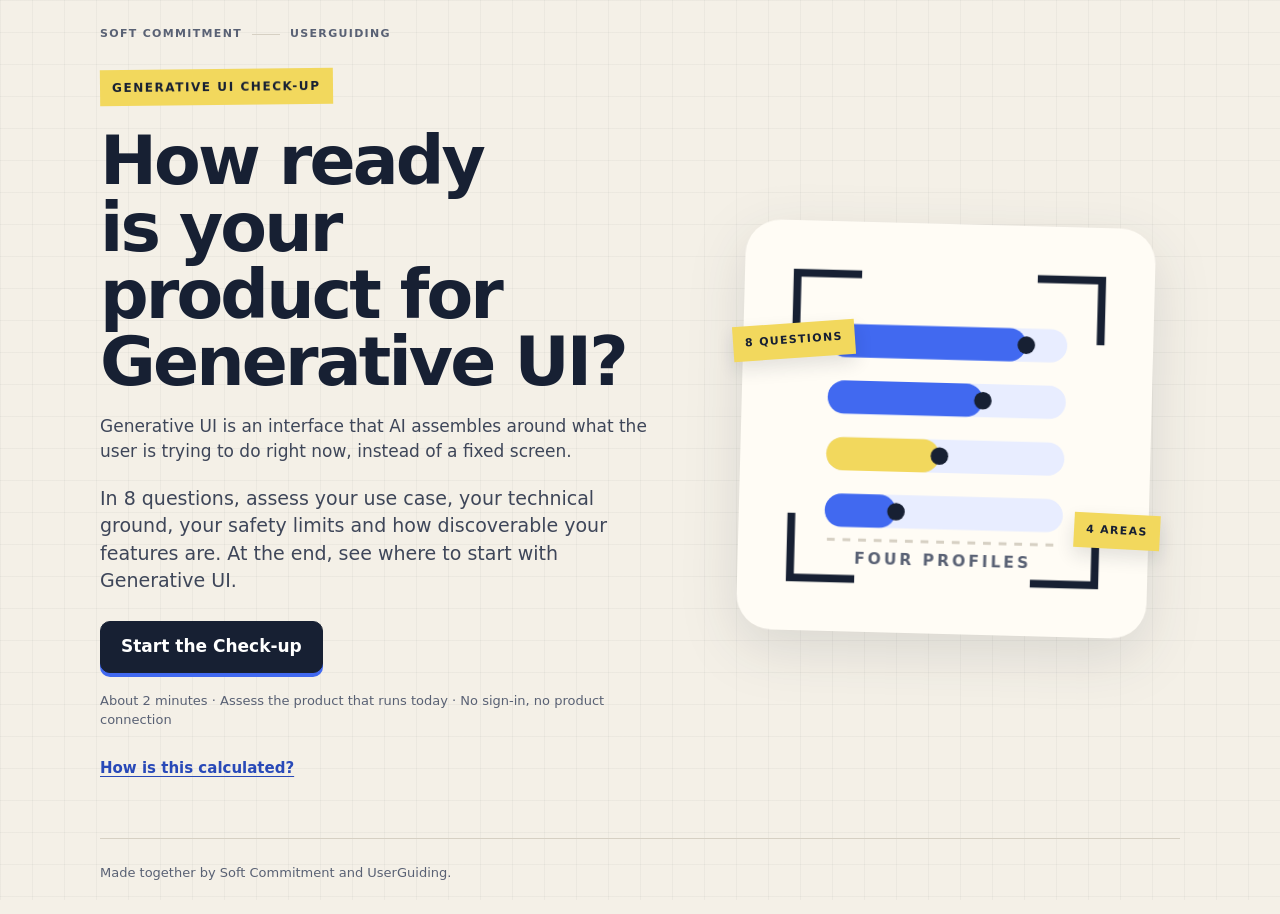
==== en/index.html @ 615d17f9 "English and Brazilian Portuguese, beside the Turkish original Turkish stays at the root so the link " ====
<!doctype html>
<html lang="en">
<head>
<meta charset="utf-8">
<meta name="viewport" content="width=device-width, initial-scale=1">

<!--
  Content Security Policy for a static host, delivered as a meta element because GitHub
  Pages cannot set response headers.

  It describes exactly what this build loads: its own module scripts, its own stylesheet,
  its own SVG assets, and nothing else. Canvas export needs no network allowance: the PNG becomes
  a data URL rendered into the hand-off window, which `img-src data:` already covers, or a file
  handed to the OS share sheet. Opening the LinkedIn composer is a user-initiated navigation,
  which CSP does not govern.

  Downloads, corrected 2026-09-14. This paragraph used to end "and nothing is ever downloaded".
  D-010 added a download control to the hand-off window, so that sentence would have shipped
  false the moment the control did; it is withdrawn rather than qualified, because it was an
  absolute claim and the qualified version is a different sentence. What is true now: the
  control saves the same data URL the card is rendered from, and only when the user presses it.
  Nothing downloads on its own, which is what PRODUCT-SPEC.md has always prohibited: it rules
  out an *automatic* download, and always did, so D-010 did not need it relaxed.

  No directive was added for the download, and that is a measurement rather than an inference
  about which directives govern navigations. The popup inherits this policy; activating the
  control there fires the download and emits no securitypolicyviolation event. The evidence is
  an executed browser assertion, not this comment: see "downloads under the shipped CSP without
  provoking a violation" in tests/smoke.spec.js. True of Playwright's pinned Chromium, which is
  the only browser this suite runs.

  frame-ancestors and report-uri are deliberately absent: a meta-delivered policy ignores
  them, and including them only produces console warnings. The host should send those two
  as real headers.

  GA4, activated in Phase 17. Four origins were added and no more:
    script-src  + https://www.googletagmanager.com         the tag itself
    connect-src + https://www.google-analytics.com
                  https://region1.google-analytics.com     where gtag.js posts collect
                  https://region1.analytics.google.com     the second collection family

  The fourth is not optional and not an oversight: current tag-platform CSP guidance names both
  the google-analytics.com and analytics.google.com collection families, and a regional property
  uses both. The Phase 17 contract criterion says "exactly three analytics sources" and was
  written before that was measured. **The shipped policy is right and the criterion is stale;
  ratifying the amendment is Mert's, tracked as O-034.** This comment said "three sources" while
  four shipped, which is the contradiction a future maintainer would have edited against.

  The planning note this replaces also listed `https://snap.licdn.com` under script-src and
  `https://px.ads.linkedin.com` under img-src. **Both are deliberately absent.** They are the
  LinkedIn Insight Tag, which is out of scope: `linkedInPartnerId` is still empty, `stage()`
  is inert, and a CSP that permits a vendor the page never loads is a standing invitation to
  load it without a decision. The img-src entry for google-analytics.com is not added either;
  gtag.js posts to the collect endpoint over connect-src, and this build provokes no img-src
  violation. That is an executed assertion, not an expectation: see "fires no CSP violation
  during a complete instrumented run" in tests/smoke.spec.js.

  There is no inline script anywhere in this file, and `script-src` carries neither
  'unsafe-inline' nor a nonce, because a meta-delivered policy cannot supply one. Google's
  published bootstrap snippet is inline and would be blocked, so the bootstrap is a same-origin
  module, ./js/ga4-bootstrap.js, which injects the vendor tag itself.
-->
<meta http-equiv="Content-Security-Policy" content="default-src 'none'; script-src 'self' https://www.googletagmanager.com; style-src 'self'; img-src 'self' data:; font-src 'self'; connect-src https://www.google-analytics.com https://region1.google-analytics.com https://region1.analytics.google.com; base-uri 'none'; form-action 'none'">

<title>Generative UI Check-up | Soft Commitment x UserGuiding</title>
<meta name="description" content="Assess your product's Generative UI use case, technical ground, safety limits and feature discoverability in 8 questions.">
<link rel="canonical" href="https://games.userguiding.com/generative-ui-checkup/en/">
<!-- The three language versions of this page, declared so search engines serve the right
     one instead of treating them as competing duplicates. Turkish is the original and sits
     at the root; x-default points at English as the fallback for unmatched languages. -->
<link rel="alternate" hreflang="tr" href="https://games.userguiding.com/generative-ui-checkup/">
<link rel="alternate" hreflang="en" href="https://games.userguiding.com/generative-ui-checkup/en/">
<link rel="alternate" hreflang="pt-BR" href="https://games.userguiding.com/generative-ui-checkup/pt-br/">
<link rel="alternate" hreflang="x-default" href="https://games.userguiding.com/generative-ui-checkup/en/">

<!-- Relative so the page works from the project subpath and from a local server. -->
<link rel="icon" type="image/svg+xml" href="./assets/favicon.svg">

<meta property="og:type" content="website">
<meta property="og:site_name" content="Soft Commitment x UserGuiding">
<meta property="og:locale" content="en_US">
<meta property="og:url" content="https://games.userguiding.com/generative-ui-checkup/en/">
<meta property="og:title" content="How ready is your product for Generative UI?">
<meta property="og:description" content="8 questions. Four readiness areas. Your own first pilot plan.">
<!-- Absolute by requirement: crawlers do not resolve relative OG images. -->
<meta property="og:image" content="https://games.userguiding.com/generative-ui-checkup/en/assets/og-image.png">
<meta property="og:image:width" content="1200">
<meta property="og:image:height" content="630">
<meta property="og:image:alt" content="How ready is your product for Generative UI?">

<meta name="twitter:card" content="summary_large_image">
<meta name="twitter:title" content="How ready is your product for Generative UI?">
<meta name="twitter:description" content="8 questions. Four readiness areas. Your own first pilot plan.">
<meta name="twitter:image" content="https://games.userguiding.com/generative-ui-checkup/en/assets/og-image.png">
<meta name="twitter:image:alt" content="How ready is your product for Generative UI?">

<link rel="stylesheet" href="./css/app.css">
</head>
<body>

<div class="shell">

  <header class="masthead">
    <p class="lockup" id="masthead-brand"><span class="lockup__part" lang="en">Soft Commitment</span><span class="visually-hidden"> x </span><i class="lockup__rule" aria-hidden="true"></i><span class="lockup__part" lang="en">UserGuiding</span></p>
  </header>

  <main class="main" id="main">

    <!-- ============================================================ landing -->
    <section class="screen" id="screen-landing" aria-labelledby="landing-heading">
      <div class="landing__copy">
        <p class="eyebrow">GENERATIVE UI CHECK-UP</p>
        <h1 class="display" id="landing-heading" tabindex="-1">How ready is your product for Generative UI?</h1>
        <!--
          The term is in the eyebrow and the headline before anything explains it, so this sits
          above the lede rather than below it. It is deliberately not .lede: the landing parity
          assertion locates `#screen-landing .lede` un-narrowed and a second one breaks it.
        -->
        <p class="definition" id="landing-definition">Generative UI is an interface that AI assembles around what the user is trying to do right now, instead of a fixed screen.</p>
        <p class="lede">In 8 questions, assess your use case, your technical ground, your safety limits and how discoverable your features are. At the end, see where to start with Generative UI.</p>
        <p class="actions">
          <button class="button button--primary" type="button" data-action="start">Start the Check-up</button>
        </p>
        <p class="meta">About 2 minutes · Assess the product that runs today · No sign-in, no product connection</p>
        <p class="actions actions--quiet">
          <button class="link" type="button" data-action="methodology" data-source="landing">How is this calculated?</button>
        </p>
      </div>
      <div class="cover" aria-hidden="true">
        <img class="cover__mark" src="./assets/checkup-mark.svg" alt="" width="420" height="420">
        <span class="note note--one">8 QUESTIONS</span>
        <span class="note note--two">4 AREAS</span>
      </div>
    </section>

    <!-- ======================================================= instructions -->
    <section class="screen" id="screen-instructions" aria-labelledby="instructions-heading" hidden>
      <h1 class="title" id="instructions-heading" tabindex="-1">First, pick the task you want to assess</h1>
      <p class="lede">Pick one task your users do often and whose outcome matters. The next eight questions look at how your product supports that task today.</p>

      <div class="taskpick">
        <p class="taskpick__grouplabel" id="task-presets-label">Ready-made examples</p>
        <div class="taskpick__presets" id="task-presets" role="group" aria-labelledby="task-presets-label"></div>

        <label class="taskpick__label" for="task-input">Task to assess</label>
        <input class="taskpick__input"
               id="task-input"
               type="text"
               inputmode="text"
               autocomplete="off"
               autocapitalize="sentences"
               spellcheck="false"
               maxlength="200"
               placeholder="Example: a new user creating their first project"
               aria-describedby="task-helper task-counter">
        <div class="taskpick__meta">
          <p class="taskpick__helper" id="task-helper">Keep it short and generic; do not include a customer or company name.</p>
          <p class="taskpick__counter" id="task-counter">0/80</p>
        </div>
        <p class="formerror" id="task-error" role="alert" hidden></p>
      </div>

      <h2 class="subtitle" id="instructions-scoring">Assess the product you have today, not the plans.</h2>
      <p class="lede">Leave out what sits on the roadmap and anything you would describe as “we could build it if we wanted to”. If you are torn between two options, pick the lower one you can prove.</p>

      <p class="actions">
        <button class="button button--primary" type="button" data-action="begin" disabled>Start the Check-up</button>
      </p>
    </section>

    <!-- =========================================================== question -->
    <section class="screen" id="screen-question" aria-labelledby="question-heading" hidden>

      <div class="stepper"
           id="progress-track"
           role="progressbar"
           aria-labelledby="progress-count"
           aria-valuemin="1"
           aria-valuemax="8"
           aria-valuenow="1">
        <span>1</span><span>2</span><span>3</span><span>4</span><span>5</span><span>6</span><span>7</span><span>8</span>
      </div>
      <div class="progress">
        <p class="progress__count" id="progress-count">Question 1 / 8</p>
        <p class="progress__dimension" id="progress-dimension"></p>
      </div>

      <dl class="taskcontext" id="question-task">
        <dt class="taskcontext__label">Assessed task</dt>
        <dd class="taskcontext__value" id="question-task-value"></dd>
      </dl>

      <form class="qform" id="question-form" novalidate>
        <fieldset class="qform__fieldset">
          <legend class="qform__legend">
            <h1 class="title" id="question-heading" tabindex="-1"></h1>
          </legend>
          <div class="choices" id="question-choices"></div>
        </fieldset>

        <details class="help" id="question-help" hidden>
          <summary class="help__summary" id="question-help-summary"></summary>
          <p class="help__body" id="question-help-body"></p>
        </details>

        <p class="formerror" id="question-error" role="alert" hidden></p>

        <div class="qform__actions">
          <button class="button button--quiet" type="button" data-action="back" id="question-back">Back</button>
          <button class="button button--primary" type="submit" id="question-next" disabled>Continue</button>
        </div>
      </form>

    </section>

    <!-- ============================================================= result -->
    <section class="screen" id="screen-result" aria-labelledby="result-heading" hidden>

      <p class="eyebrow">YOUR RESULT</p>
      <dl class="taskcontext" id="result-task">
        <dt class="taskcontext__label">Assessed task</dt>
        <dd class="taskcontext__value" id="result-task-value"></dd>
      </dl>
      <h1 class="display display--result" id="result-heading" tabindex="-1"></h1>
      <p class="lede" id="result-summary"></p>

      <section class="block" aria-labelledby="profiles-heading">
        <h2 class="block__title" id="profiles-heading">Your Generative UI readiness profile</h2>
        <ul class="profiles" id="result-profiles"></ul>
      </section>

      <section class="block" aria-labelledby="strength-heading">
        <h2 class="block__title" id="strength-heading">The strong ground you have today</h2>
        <p class="block__body" id="result-strength"></p>
      </section>

      <section class="block" aria-labelledby="gaps-heading">
        <h2 class="block__title" id="gaps-heading">Two areas to secure during the pilot</h2>
        <ol class="gaps" id="result-gaps"></ol>
      </section>

      <section class="block" aria-labelledby="experiment-heading">
        <h2 class="block__title" id="experiment-heading">Suggested first Generative UI pilot</h2>
        <p class="block__body block__body--scope" id="result-pilot-scope"></p>
        <p class="block__body" id="result-experiment"></p>
      </section>

      <div class="share" id="result-share-mount">
        <div class="share__actions">
          <button class="button button--primary" type="button" data-action="share-open" id="share-open">Share my result<span class="button__glyph" aria-hidden="true">↗</span></button>
        </div>
      </div>

      <p class="actions actions--quiet">
        <button class="link" type="button" data-action="methodology" data-source="result">See the methodology</button>
        <button class="link" type="button" data-action="restart">Start over</button>
      </p>

      <aside class="partners" aria-labelledby="partners-heading">
        <h2 class="block__title" id="partners-heading">Made by</h2>
        <div class="partners__grid">
          <a class="partner" href="https://www.softcommitment.com/?utm_source=generative_ui_checkup" target="_blank" rel="noopener" data-action="partner" data-destination="soft_commitment">
            <strong class="partner__wordmark" lang="en">Soft Commitment</strong>
            <span>An independent newsletter on AI, startups and the new economy, published every two weeks.</span>
          </a>
          <a class="partner" href="https://userguiding.com/?utm_source=generative_ui_checkup" target="_blank" rel="noopener" data-action="partner" data-destination="userguiding">
            <strong class="partner__wordmark partner__wordmark--ug" lang="en">UserGuiding</strong>
            <span>A product adoption platform that lets product teams build onboarding and in-app experiences without writing code.</span>
          </a>
        </div>
      </aside>

    </section>

  </main>

  <footer class="colophon">
    <p>Made together by Soft Commitment and UserGuiding.</p>
  </footer>

</div>

<dialog class="methodology" id="methodology" aria-labelledby="methodology-heading">
  <div class="methodology__inner">
    <h2 class="methodology__title" id="methodology-heading" tabindex="-1">How is this result calculated?</h2>
    <p>The eight questions measure four separate areas of Generative UI readiness: use case fit, technical readiness, control and safety, discoverability. Each area is scored on its own from 0 to 6. A strong area does not cover a gap in another one, which is why we do not show a single total score.</p>
    <p>Your result type comes from evaluating the thresholds across those four areas in a set order. Your strongest answer then sets the ground you have today. Your two lowest answers, or on an exact tie the two highest-risk areas, set the controls to secure first during the pilot.</p>
    <p>Soft Commitment and UserGuiding wrote the questions for this project. The result is not an industry benchmark and not an automated product review. It is a self-assessment, built so your team can talk about Generative UI readiness under the same headings.</p>
    <p>The result is calculated from the eight answers you pick and nothing else. No product connection, no code analysis, no customer data.</p>
    <p class="actions">
      <button class="button button--primary" type="button" data-action="methodology-close">Close</button>
    </p>
  </div>
</dialog>

<dialog class="shareprep" id="share-dialog" aria-labelledby="share-dialog-heading">
  <div class="shareprep__inner">
    <div class="shareprep__copy">
      <p class="eyebrow">LINKEDIN POST</p>
      <h2 class="shareprep__title" id="share-dialog-heading" tabindex="-1">Prepare your LinkedIn post</h2>
      <!--
        Empty, and filled from UI_COPY.draftIntro / UI_COPY.draftLabel at boot. The hand-off
        window carries an editable draft too and is built from JS, so authoring these two here
        as literals would put a second copy of each outside the labelled-value parity test:
        the Phase 13 defect, which let a note drift into claiming LinkedIn opens.
      -->
      <p class="shareprep__intro" id="share-intro"></p>
      <label class="shareprep__label" for="share-draft" id="share-draft-label"></label>
      <textarea class="shareprep__draft" id="share-draft" rows="10"></textarea>
      <p class="shareprep__note" id="share-note"></p>
      <p class="shareprep__status" id="share-dialog-status" role="status"></p>
      <div class="shareprep__actions">
        <button class="button button--primary" type="button" data-action="share-confirm" id="share-confirm" data-state="preparing" disabled></button>
        <button class="button button--quiet" type="button" data-action="share-open-linkedin" id="share-open-linkedin" hidden></button>
        <button class="link" type="button" data-action="share-close">Close</button>
      </div>
    </div>
    <div class="shareprep__preview" id="share-preview" aria-label="Result card preview"></div>
  </div>
</dialog>

<!--
  Both modules, so both are deferred and neither blocks the first paint. The bootstrap
  queues its commands on window.dataLayer, which the vendor tag drains whenever it arrives,
  so the order of these two relative to the injected tag does not matter. Every measured
  event follows a user action, long after both have run.
-->
<script type="module" src="./js/ga4-bootstrap.js"></script>
<script type="module" src="./js/app.js"></script>
</body>
</html>
---- en/css/app.css ----
/*
 * Generative UI Check-up: interface styles.
 *
 * Implements the locked visual system in ../../design/DESIGN-SYSTEM.md, translated onto
 * the Phase 2 semantic DOM. The grammar is an editorial "readiness field sheet": ruled
 * paper, registration marks, numbered steps, yellow annotation tabs, and the four-rail
 * motif that never merges into a single score.
 *
 * Codex owns the art direction. Palette, motif and composition come from design/; this
 * file only translates them. System fonts only, so there is no font request and no layout
 * shift. Mobile first, no horizontal scroll at 320px.
 */

/* --------------------------------------------------------------- tokens */

:root {
  --paper: #F4F0E7;
  --paper-hi: #FFFCF5;
  --ink: #172033;
  --ink-soft: #596174;
  --body: #3E4659;
  --blue: #4169F0;
  --blue-deep: #2849B8;
  --blue-wash: #E8EDFF;
  --yellow: #F2D85D;
  --coral: #E56F5D;
  --line: #D6D0C3;
  --cell: #AEB5C2;
  --white: #FFFFFF;

  --col: 760px;
  --radius: 14px;
}

:root[data-screen="landing"] { --col: 1080px; }

/* ---------------------------------------------------------------- reset */

*,
*::before,
*::after { box-sizing: border-box; }

html { -webkit-text-size-adjust: 100%; }

body {
  margin: 0;
  background: var(--paper);
  color: var(--ink);
  font-family: ui-sans-serif, system-ui, -apple-system, BlinkMacSystemFont, "Segoe UI", sans-serif;
  font-synthesis: none;
  font-size: 17px;
  line-height: 1.5;
}

/* Ruled field-sheet ground. Decorative and non-interactive. */
body::before {
  content: "";
  position: fixed;
  inset: 0;
  z-index: 0;
  pointer-events: none;
  background-image:
    linear-gradient(rgba(23, 32, 51, .035) 1px, transparent 1px),
    linear-gradient(90deg, rgba(23, 32, 51, .035) 1px, transparent 1px);
  background-size: 32px 32px;
}

[hidden] { display: none !important; }

.visually-hidden {
  position: absolute;
  width: 1px;
  height: 1px;
  margin: -1px;
  padding: 0;
  overflow: hidden;
  clip: rect(0 0 0 0);
  white-space: nowrap;
  border: 0;
}

/* --------------------------------------------------------------- layout */

.shell {
  position: relative;
  z-index: 1;
  min-height: 100vh;
  min-height: 100dvh;
  display: flex;
  flex-direction: column;
  padding: 0 20px;
}

.masthead,
.main,
.colophon {
  width: 100%;
  max-width: var(--col);
  margin-inline: auto;
}

.masthead { padding: 26px 0 22px; }
.main { flex: 1 0 auto; padding: 4px 0 48px; }

.colophon {
  padding: 24px 0 32px;
  border-top: 1px solid var(--line);
}

.colophon p {
  margin: 0;
  font-size: 13px;
  color: var(--ink-soft);
}

/* Partnership lockup: text only, thin rule in place of the separator. */
.lockup {
  display: flex;
  align-items: center;
  gap: 10px;
  margin: 0;
  font-size: 11px;
  font-weight: 800;
  letter-spacing: .12em;
  color: var(--ink-soft);
}

.lockup__part { text-transform: uppercase; }

.lockup__rule {
  display: block;
  flex: none;
  width: 28px;
  height: 1px;
  background: var(--line);
}

/* ----------------------------------------------------------- typography */

/* Yellow annotation tab. Rotation stays under one degree. */
.eyebrow {
  display: inline-block;
  margin: 0 0 22px;
  padding: 9px 12px;
  background: var(--yellow);
  font-size: 12px;
  font-weight: 800;
  letter-spacing: .13em;
  transform: rotate(-.6deg);
}

.display {
  margin: 0 0 18px;
  font-size: clamp(38px, 8.4vw, 68px);
  font-weight: 800;
  line-height: .99;
  letter-spacing: -.042em;
  overflow-wrap: break-word;
  text-wrap: balance;
}

.display--result {
  font-size: clamp(31px, 7vw, 52px);
  line-height: 1.02;
  letter-spacing: -.038em;
}

.title {
  margin: 0 0 26px;
  font-size: clamp(25px, 5.6vw, 38px);
  font-weight: 750;
  line-height: 1.06;
  letter-spacing: -.035em;
  overflow-wrap: break-word;
}

/* Question prompts carry more scenario context than the short screen headings. */
.qform .title {
  max-width: 31ch;
  font-size: clamp(22px, 4.8vw, 32px);
  line-height: 1.14;
  letter-spacing: -.025em;
}

.lede {
  margin: 0 0 26px;
  max-width: 58ch;
  font-size: 19px;
  line-height: 1.45;
  color: var(--body);
}

/*
 * Explains the term in the headline above it. A step down from .lede so the offer stays the
 * loudest thing on the screen, but the same body colour, because a reader who needs this line
 * is the one the screen is for and a caption grey would read as a footnote.
 */
.definition {
  margin: 0 0 20px;
  max-width: 54ch;
  font-size: 17px;
  line-height: 1.5;
  color: var(--body);
}

.meta {
  margin: 18px 0 0;
  font-size: 13px;
  color: var(--ink-soft);
}

/* -------------------------------------------------------------- actions */

.actions { margin: 0; }
.actions--quiet { margin-top: 16px; display: flex; flex-wrap: wrap; gap: 4px 22px; }

.button {
  display: inline-flex;
  align-items: center;
  justify-content: center;
  gap: 12px;
  min-height: 52px;
  max-width: 100%;
  padding: 12px 20px;
  border: 1.5px solid var(--ink);
  border-radius: 10px;
  background: var(--paper-hi);
  color: var(--ink);
  font: inherit;
  font-size: 17px;
  font-weight: 800;
  text-align: center;
  text-decoration: none;
  cursor: pointer;
  transition: background-color 180ms ease, color 180ms ease, box-shadow 180ms ease;
}

.button--primary {
  background: var(--ink);
  color: var(--white);
  box-shadow: 0 4px 0 var(--blue);
}

.button--primary:hover { background: #0E1626; }

.button--quiet { background: transparent; }
.button--quiet:hover { background: var(--paper-hi); }

.button--chip {
  min-height: 48px;
  padding: 10px 20px;
  font-size: 16px;
  font-weight: 750;
  background: var(--paper-hi);
}

.button--chip:hover { background: var(--blue-wash); border-color: var(--blue); }

.button:disabled {
  background: var(--paper);
  border-color: var(--line);
  color: var(--ink-soft);
  box-shadow: none;
  cursor: not-allowed;
}

.button:disabled:hover { background: var(--paper); }

.button__glyph { font-weight: 700; }

.link {
  display: inline-flex;
  align-items: center;
  min-height: 44px;
  padding: 0;
  border: 0;
  background: none;
  font: inherit;
  font-size: 15px;
  font-weight: 750;
  color: var(--blue-deep);
  text-decoration: underline;
  text-underline-offset: 3px;
  cursor: pointer;
}

/* ---------------------------------------------------------------- focus */

/* Interactive controls carry the strong indicator. */
a:focus-visible,
button:focus-visible,
input:focus-visible,
summary:focus-visible,
.choice:has(.choice__input:focus-visible) {
  outline: 3px solid var(--ink);
  outline-offset: 3px;
  border-radius: 6px;
}

.choice:has(.choice__input:focus-visible) { border-radius: var(--radius); }

/* Screen headings and dialog titles are focused
   programmatically so every new view is announced from its own title. They are not tab
   stops and never need the control indicator.
   Chrome matches :focus-visible here only when the move followed a keypress, which is
   precisely when a keyboard user wants to see where focus landed; a pointer-driven move
   paints nothing. The marker is a quiet brand ring, deliberately unlike the 3px ink ring
   above, so a highlighted heading reads as "this view just opened" rather than as a stray
   control outline. Control indicators are untouched. */
[tabindex="-1"]:focus-visible {
  outline: 2px solid var(--blue);
  outline-offset: 6px;
  border-radius: 10px;
}

[tabindex="-1"]:focus:not(:focus-visible) { outline: none; }

/* -------------------------------------------------------------- landing */

#screen-landing { position: relative; }

.cover {
  position: relative;
  margin: 40px auto 0;
  width: min(100%, 320px);
}

.cover__mark {
  display: block;
  width: 100%;
  height: auto;
  transform: rotate(1.5deg);
  filter: drop-shadow(0 18px 28px rgba(23, 32, 51, .12));
}

.note {
  position: absolute;
  padding: 9px 12px;
  background: var(--yellow);
  font-size: 11px;
  font-weight: 900;
  letter-spacing: .12em;
  box-shadow: 0 8px 18px rgba(23, 32, 51, .12);
}

.note--one { left: -8px; top: 24%; transform: rotate(-4deg); }
.note--two { right: -8px; bottom: 21%; transform: rotate(3deg); }

/* Asymmetric 7/5 grid once there is room for it. */
@media (min-width: 860px) {
  #screen-landing {
    display: grid;
    grid-template-columns: 1.08fr .92fr;
    column-gap: 64px;
    align-items: center;
    min-height: 600px;
  }

  .landing__copy { max-width: 610px; }

  .cover {
    justify-self: center;
    margin: 0;
    width: min(100%, 410px);
  }
}

/* ------------------------------------------------------------- question */

.stepper {
  display: grid;
  grid-template-columns: repeat(8, 1fr);
  gap: 7px;
  margin-bottom: 18px;
}

.stepper > span {
  display: grid;
  place-items: center;
  height: 31px;
  border: 1px solid var(--line);
  border-radius: 5px;
  background: var(--paper-hi);
  font-size: 12px;
  font-weight: 750;
  font-variant-numeric: tabular-nums;
  color: var(--ink-soft);
}

.stepper > span[data-state="done"] {
  border-color: var(--blue);
  background: var(--blue-wash);
  color: var(--blue-deep);
}

.stepper > span[data-state="current"] {
  border-color: var(--ink);
  background: var(--ink);
  color: var(--white);
  box-shadow: 0 3px 0 var(--yellow);
}

.progress {
  display: flex;
  justify-content: space-between;
  align-items: center;
  flex-wrap: wrap;
  gap: 10px 14px;
  margin-bottom: 22px;
}

.progress__count {
  margin: 0;
  font-size: 13px;
  font-weight: 800;
  letter-spacing: .1em;
  font-variant-numeric: tabular-nums;
  color: var(--ink-soft);
}

/* The dimension is an annotation tab, not a headline. */
.progress__dimension {
  margin: 0;
  padding: 7px 11px;
  background: var(--yellow);
  font-size: 11px;
  font-weight: 800;
  letter-spacing: .11em;
  text-align: right;
  transform: rotate(.5deg);
}

.qform__fieldset {
  margin: 0;
  padding: 0;
  border: 0;
  min-width: 0; /* fieldsets default to min-content, which breaks the 320px column */
}

.qform__legend {
  display: block;
  width: 100%;
  padding: 0;
}

.choices { display: grid; gap: 10px; }

.choice {
  position: relative;
  display: flex;
  align-items: center;
  gap: 14px;
  min-height: 66px;
  padding: 12px 16px;
  background: var(--paper-hi);
  border: 1.5px solid var(--line);
  border-radius: var(--radius);
  cursor: pointer;
  transition: border-color 180ms ease, background-color 180ms ease;
}

/* The native radio stays in the DOM, focusable and arrow-navigable. Only its painting is
   replaced by the lettered marker the design system specifies.
   It is stretched over the whole row rather than hidden in a corner, so the control itself
   is the hit surface: nothing can obscure it, and the tap target is the full choice row. */
.choice__input {
  position: absolute;
  inset: 0;
  width: 100%;
  height: 100%;
  margin: 0;
  padding: 0;
  opacity: 0;
  appearance: none;
  cursor: pointer;
}

.choice__marker {
  display: grid;
  place-items: center;
  flex: 0 0 34px;
  height: 34px;
  border: 1.5px solid var(--line);
  border-radius: 50%;
  font-size: 12px;
  font-weight: 900;
  font-style: normal;
  color: var(--ink-soft);
  transition: background-color 180ms ease, border-color 180ms ease, color 180ms ease;
}

.choice__text {
  font-size: 16px;
  font-weight: 650;
  line-height: 1.4;
}

.choice:hover { border-color: var(--blue); }

.choice[data-selected],
.choice:has(.choice__input:checked) {
  border: 2px solid var(--blue);
  padding: 11.5px 15.5px;
  background: var(--blue-wash);
}

.choice[data-selected] .choice__marker,
.choice:has(.choice__input:checked) .choice__marker {
  border-color: var(--blue);
  background: var(--blue);
  color: var(--white);
}

/* Inset ruled note. */
.help {
  margin: 16px 0 0;
  padding: 0 14px;
  background: rgba(255, 252, 245, .7);
  border-left: 4px solid var(--yellow);
}

.help__summary {
  display: flex;
  align-items: center;
  min-height: 44px;
  padding: 11px 0;
  font-size: 14px;
  font-weight: 750;
  color: var(--blue-deep);
  cursor: pointer;
}

.help__summary::marker { content: none; }
.help__summary::-webkit-details-marker { display: none; }

.help__summary::before {
  content: "+";
  flex: none;
  margin-right: 9px;
  font-size: 15px;
  font-weight: 900;
}

.help[open] .help__summary::before { content: "\2212"; }

.help__body {
  margin: 0;
  padding: 0 0 14px;
  font-size: 14px;
  line-height: 1.5;
  color: var(--ink-soft);
}

.formerror {
  margin: 14px 0 0;
  font-size: 15px;
  font-weight: 700;
  color: var(--coral);
}

.qform__actions {
  display: flex;
  flex-wrap: wrap;
  gap: 12px;
  margin-top: 26px;
}

.qform__actions .button { white-space: nowrap; }
.qform__actions .button--primary { flex: 1 1 auto; margin-left: auto; }

/* --------------------------------------------------------------- result */

#result-summary { margin-bottom: 30px; }

.block { margin: 30px 0 0; }

/* Sentence case, exactly as COPY-TR.md authors these headings. No text-transform, so
   what a copy reviewer sees on screen is what the source document says. */
.block__title {
  margin: 0 0 12px;
  font-size: 12px;
  font-weight: 800;
  letter-spacing: .1em;
  color: var(--ink-soft);
}

.block__body { margin: 0; font-size: 17px; line-height: 1.5; color: var(--body); }

/* Four independent rails inside one sheet. They never merge into a total. */
.profiles {
  list-style: none;
  display: grid;
  gap: 18px;
  margin: 0;
  padding: 24px;
  background: var(--paper-hi);
  border: 1px solid var(--line);
  box-shadow: 8px 8px 0 var(--blue-wash);
}

/* Positioned so each row's visually-hidden readout stays inside its own row. */
.profile { position: relative; }

.profile__head {
  display: flex;
  justify-content: space-between;
  align-items: baseline;
  gap: 16px;
  margin-bottom: 9px;
}

.profile__name { font-size: 15px; font-weight: 750; }

.profile__meta {
  display: flex;
  align-items: baseline;
  gap: 6px;
  font-size: 13px;
  font-weight: 750;
  color: var(--ink-soft);
  white-space: nowrap;
}

.profile__score { font-variant-numeric: tabular-nums; }

.profile__meter {
  display: grid;
  grid-template-columns: repeat(6, 1fr);
  gap: 5px;
}

.profile__seg {
  height: 13px;
  border: 1px solid var(--cell);
  border-radius: 2px;
  background: transparent;
}

.profile__seg--on { border-color: var(--blue); background: var(--blue); }

.gaps {
  margin: 0;
  padding-left: 1.35em;
  display: grid;
  gap: 10px;
  font-size: 17px;
  line-height: 1.5;
  color: var(--body);
}

/* Strength and next-experiment take the ruled-article treatment. */
#strength-heading + .block__body,
#experiment-heading + .block__body {
  padding: 18px 20px;
  background: rgba(255, 252, 245, .72);
  border-top: 4px solid var(--ink);
  color: var(--body);
}

#experiment-heading + .block__body { border-top-color: var(--yellow); }

/* ---------------------------------------------------------------- share */

.share { margin: 30px 0 0; }

.share__actions {
  display: flex;
  flex-wrap: wrap;
  gap: 12px;
}

/* ------------------------------------------------------------- partners */

.partners {
  margin: 34px 0 0;
}

.partners__grid {
  display: grid;
  grid-template-columns: repeat(2, minmax(0, 1fr));
  gap: 12px;
}

.partner {
  display: grid;
  gap: 10px;
  min-height: 142px;
  padding: 20px;
  border: 1px solid var(--line);
  background: var(--paper-hi);
  color: var(--body);
  font-size: 14px;
  line-height: 1.5;
  text-decoration: none;
  transition: border-color 160ms ease, box-shadow 160ms ease, transform 160ms ease;
}

.partner:hover {
  border-color: var(--blue);
  box-shadow: 5px 5px 0 var(--blue-wash);
  transform: translate(-1px, -1px);
}

.partner__wordmark {
  align-self: start;
  color: var(--ink);
  font-size: 19px;
  letter-spacing: -.025em;
}

.partner__wordmark--ug { color: var(--blue-deep); }

/* ---------------------------------------------------------- methodology */

.methodology {
  width: calc(100% - 32px);
  max-width: 640px;
  max-height: calc(100dvh - 40px);
  padding: 0;
  border: 1px solid var(--ink);
  border-radius: 0;
  background: var(--paper-hi);
  color: var(--ink);
  overflow: auto;
}

.methodology::backdrop { background: rgba(23, 32, 51, .58); }

.methodology__inner { padding: 26px 24px 24px; }

.methodology__title {
  margin: 0 0 18px;
  font-size: clamp(22px, 5vw, 28px);
  font-weight: 800;
  line-height: 1.1;
  letter-spacing: -.03em;
}

.methodology p {
  margin: 0 0 14px;
  font-size: 15px;
  line-height: 1.55;
  color: var(--body);
}

.methodology .actions { margin-top: 20px; }

/* -------------------------------------------------------- share prepare */

.shareprep {
  width: calc(100% - 32px);
  max-width: 980px;
  max-height: calc(100dvh - 32px);
  padding: 0;
  border: 1px solid var(--ink);
  border-radius: 0;
  background: var(--paper);
  color: var(--ink);
  overflow: auto;
}

.shareprep::backdrop { background: rgba(23, 32, 51, .64); }

.shareprep__inner {
  display: grid;
  grid-template-columns: minmax(0, 1fr) minmax(260px, 360px);
  gap: 28px;
  padding: 28px;
}

.shareprep__title {
  margin: 0 0 12px;
  font-size: clamp(24px, 4vw, 34px);
  line-height: 1.08;
  letter-spacing: -.03em;
}

.shareprep__intro,
.shareprep__note,
.shareprep__status {
  font-size: 14px;
  line-height: 1.5;
  color: var(--body);
}

.shareprep__intro { margin: 0 0 18px; }
.shareprep__note { margin: 12px 0 0; }
.shareprep__status { min-height: 1.5em; margin: 10px 0 0; font-weight: 700; }
.shareprep__status[data-tone="error"] { color: var(--coral); }

.shareprep__label {
  display: block;
  margin-bottom: 8px;
  font-size: 13px;
  font-weight: 800;
  color: var(--ink-soft);
}

.shareprep__draft {
  width: 100%;
  min-height: 260px;
  resize: vertical;
  padding: 14px;
  border: 1.5px solid var(--ink);
  border-radius: 8px;
  background: var(--paper-hi);
  color: var(--ink);
  font: inherit;
  font-size: 14px;
  line-height: 1.5;
}

.shareprep__actions {
  display: flex;
  flex-wrap: wrap;
  align-items: center;
  gap: 14px 20px;
  margin-top: 18px;
}

.shareprep__preview {
  align-self: start;
  padding: 12px;
  background: var(--paper-hi);
  border: 1px solid var(--line);
  box-shadow: 8px 8px 0 var(--blue-wash);
}

.shareprep__preview canvas {
  display: block;
  width: 100%;
  height: auto;
}

/* --------------------------------------------------------------- motion */

.screen--enter { animation: screen-in 160ms ease-out both; }

@keyframes screen-in {
  from { opacity: 0; transform: translateY(6px); }
  to { opacity: 1; transform: none; }
}

@media (prefers-reduced-motion: reduce) {
  *,
  *::before,
  *::after {
    animation-duration: .001ms !important;
    animation-iteration-count: 1 !important;
    transition-duration: .001ms !important;
    scroll-behavior: auto !important;
  }
  .screen--enter { animation: none; }
}

/* ---------------------------------------------------------- narrow tune */

@media (max-width: 420px) {
  .shell { padding: 0 16px; }
  .button { font-size: 16px; padding: 12px 16px; }
  .choice { min-height: 60px; padding: 10px 12px; }
  .choice[data-selected],
  .choice:has(.choice__input:checked) { padding: 9.5px 11.5px; }
  .choice__text { font-size: 15px; }
  .stepper { gap: 5px; }
  .stepper > span { height: 28px; font-size: 11px; }
  .profiles { padding: 18px; box-shadow: 5px 5px 0 var(--blue-wash); }
  .lede { font-size: 17px; }
  .note { display: none; }
  .cover { width: min(100%, 250px); margin-top: 32px; }
}

@media (max-width: 760px) {
  .partners__grid { grid-template-columns: 1fr; }
  .shareprep__inner { grid-template-columns: 1fr; padding: 20px; }
  .shareprep__preview { max-width: 320px; order: -1; }
  .shareprep__draft { min-height: 220px; }
}

/* ------------------------------------------------------------ task picker */

.taskpick {
  margin: 0 0 34px;
  padding: 20px;
  border: 1.5px solid var(--line);
  border-radius: var(--radius);
  background: var(--paper-hi);
}

.taskpick__grouplabel {
  margin: 0 0 10px;
  font-size: 12px;
  font-weight: 800;
  letter-spacing: .1em;
  text-transform: uppercase;
  color: var(--ink-soft);
}

.taskpick__presets {
  display: flex;
  flex-wrap: wrap;
  gap: 8px;
  margin: 0 0 22px;
}

.taskpick__preset {
  /* 44px is the floor; 46 keeps sub-pixel layout rounding from dipping under it. */
  min-height: 46px;
  max-width: 100%;
  padding: 10px 14px;
  border: 1.5px solid var(--line);
  border-radius: 999px;
  background: var(--paper);
  color: var(--ink);
  font: inherit;
  font-size: 15px;
  font-weight: 700;
  line-height: 1.25;
  text-align: left;
  overflow-wrap: break-word;
  cursor: pointer;
  transition: background-color 160ms ease, border-color 160ms ease;
}

.taskpick__preset:hover { border-color: var(--ink); background: var(--white); }

.taskpick__label {
  display: block;
  margin-bottom: 8px;
  font-size: 13px;
  font-weight: 800;
  color: var(--ink-soft);
}

.taskpick__input {
  display: block;
  box-sizing: border-box;
  width: 100%;
  min-height: 52px;
  padding: 12px 14px;
  border: 1.5px solid var(--ink);
  border-radius: 10px;
  background: var(--white);
  color: var(--ink);
  font: inherit;
  font-size: 17px;
}

.taskpick__meta {
  display: flex;
  flex-wrap: wrap;
  justify-content: space-between;
  gap: 4px 16px;
  margin-top: 8px;
}

.taskpick__helper {
  flex: 1 1 14ch;
  margin: 0;
  font-size: 14px;
  color: var(--ink-soft);
}

.taskpick__counter {
  margin: 0;
  font-size: 14px;
  font-variant-numeric: tabular-nums;
  color: var(--ink-soft);
}

.taskpick__counter[data-over="true"] { color: var(--coral); font-weight: 800; }

.subtitle {
  margin: 0 0 14px;
  font-size: clamp(19px, 3.2vw, 24px);
  font-weight: 750;
  line-height: 1.15;
  letter-spacing: -.02em;
  overflow-wrap: break-word;
}

/* ---------------------------------------------------------- task context */

/* The task the whole run is about, shown above every question and on the result. */
.taskcontext {
  margin: 0 0 22px;
  padding: 12px 14px;
  border-left: 4px solid var(--blue);
  background: var(--blue-wash);
}

.taskcontext__label {
  margin: 0 0 4px;
  font-size: 11px;
  font-weight: 800;
  letter-spacing: .1em;
  text-transform: uppercase;
  color: var(--blue-deep);
}

.taskcontext__value {
  margin: 0;
  font-size: 16px;
  font-weight: 700;
  line-height: 1.35;
  color: var(--ink);
  /* A user string can be one unbroken 80-character word. */
  overflow-wrap: anywhere;
}

.block__body--scope { margin-bottom: 10px; font-weight: 700; }

/* ------------------------------------------------ composer hand-off window */

/*
 * The window opened between the Check-up and the LinkedIn composer (O-014), rebuilt in
 * Phase 12 around the card.
 *
 * These rules live in this stylesheet, rather than beside the code that builds that window,
 * because the window inherits this page's `style-src 'self'`: inline style attributes and
 * inline <style> elements are both dropped, silently, leaving an unstyled window rather than
 * an error. An external sheet is the only styling that survives, and a second CSS file would
 * widen the ten-file runtime allowlist for one surface.
 *
 * Everything below reuses the locked system's tokens, the `.partners` boxes and the
 * `.colophon` footer. No new visual treatment is introduced: `design/` is Codex-owned and
 * read-only. The one thing the system has no existing pattern for is a two-column split at
 * this size, so it is expressed with the same grid primitive `.partners__grid` already uses
 * and the same 760px stacking breakpoint, rather than inventing a new responsive rule.
 */

.handoff-body {
  margin: 0;
  padding: 0 20px;
  background: var(--paper);
  color: var(--ink);
}

.handoff {
  box-sizing: border-box;
  max-width: 900px;
  margin: 0 auto;
  padding: 28px 0 8px;
}

.handoff__heading {
  margin: 0 0 20px;
  font-size: 22px;
  line-height: 1.25;
  font-weight: 800;
}

/* The card takes the larger share: the user has to right-click it. */
.handoff__columns {
  display: grid;
  grid-template-columns: minmax(0, 1.1fr) minmax(0, 1fr);
  gap: 28px;
  align-items: start;
}

.handoff__figure {
  margin: 0;
}

.handoff__card {
  display: block;
  width: 100%;
  height: auto;
  border: 1px solid var(--line);
  box-shadow: 5px 5px 0 var(--blue-wash);
}

.handoff__aside {
  display: flex;
  flex-direction: column;
  align-items: flex-start;
  gap: 14px;
}

.handoff__instruction {
  margin: 0;
  font-size: 17px;
  line-height: 1.5;
  font-weight: 700;
  color: var(--ink);
}

.handoff__note {
  margin: 0;
  font-size: 14px;
  line-height: 1.5;
  color: var(--ink-soft);
}

/* The preparing and failed states. Hidden in `ready`, where the instruction is what to read. */
.handoff__status {
  margin: 0;
  font-size: 16px;
  line-height: 1.5;
  font-weight: 700;
  color: var(--ink-soft);
}

.handoff__status[data-state="failed"] { color: var(--coral); }

/* The card, its instruction and the download control, present or absent as one unit. Entry 026
   shipped a conditional image beside an unconditional instruction; grouping them is what makes
   that pairing unrepresentable rather than merely avoided. */
.handoff__card-actions {
  display: flex;
  flex-direction: column;
  align-items: flex-start;
  gap: 14px;
}

.handoff__card-actions:empty { display: none; }

/* The draft this phase moved in from the dialog on the other tab. Full width of the aside, and
   tall enough to read the whole post without scrolling it. */
.handoff__label {
  font-size: 14px;
  font-weight: 700;
  color: var(--ink-soft);
}

.handoff__draft {
  box-sizing: border-box;
  width: 100%;
  min-height: 200px;
  padding: 12px 14px;
  border: 1px solid var(--line);
  border-radius: 10px;
  background: var(--white);
  color: var(--ink);
  font: inherit;
  font-size: 15px;
  line-height: 1.5;
  resize: vertical;
}

.handoff__draft:focus-visible {
  outline: 3px solid var(--ink);
  outline-offset: 2px;
}

.handoff__action {
  display: inline-block;
  padding: 12px 22px;
  border-radius: 999px;
  background: var(--blue);
  color: var(--white);
  font-size: 16px;
  font-weight: 700;
  text-decoration: none;
}

.handoff__action:hover { background: var(--blue-deep); }

/* The download control D-010 added. Secondary to the way out, which is why it is outlined
   rather than filled: it is an equal way to take the card, not an equal-weight next step. */
.handoff__download {
  display: inline-block;
  padding: 10px 20px;
  border: 2px solid var(--blue);
  border-radius: 999px;
  background: transparent;
  color: var(--blue);
  font-size: 15px;
  font-weight: 700;
  text-decoration: none;
}

.handoff__download:hover {
  background: var(--blue);
  color: var(--white);
}

/* Both controls carry the same focus treatment. A keyboard user is the reason the download
   control exists (O-019), so an invisible focus ring on it would defeat the repair. */
.handoff__action:focus-visible,
.handoff__download:focus-visible {
  outline: 3px solid var(--ink);
  outline-offset: 2px;
}

.handoff__colophon {
  box-sizing: border-box;
  max-width: 900px;
  margin: 0 auto;
  padding-inline: 0;
}

/*
 * One column on a phone. 760px is the breakpoint `.partners__grid` already stacks at, so the
 * two-column split and the partner boxes collapse together rather than at different widths.
 */
@media (max-width: 760px) {
  .handoff__columns { grid-template-columns: 1fr; gap: 20px; }
  .handoff__card { max-width: 360px; }
}
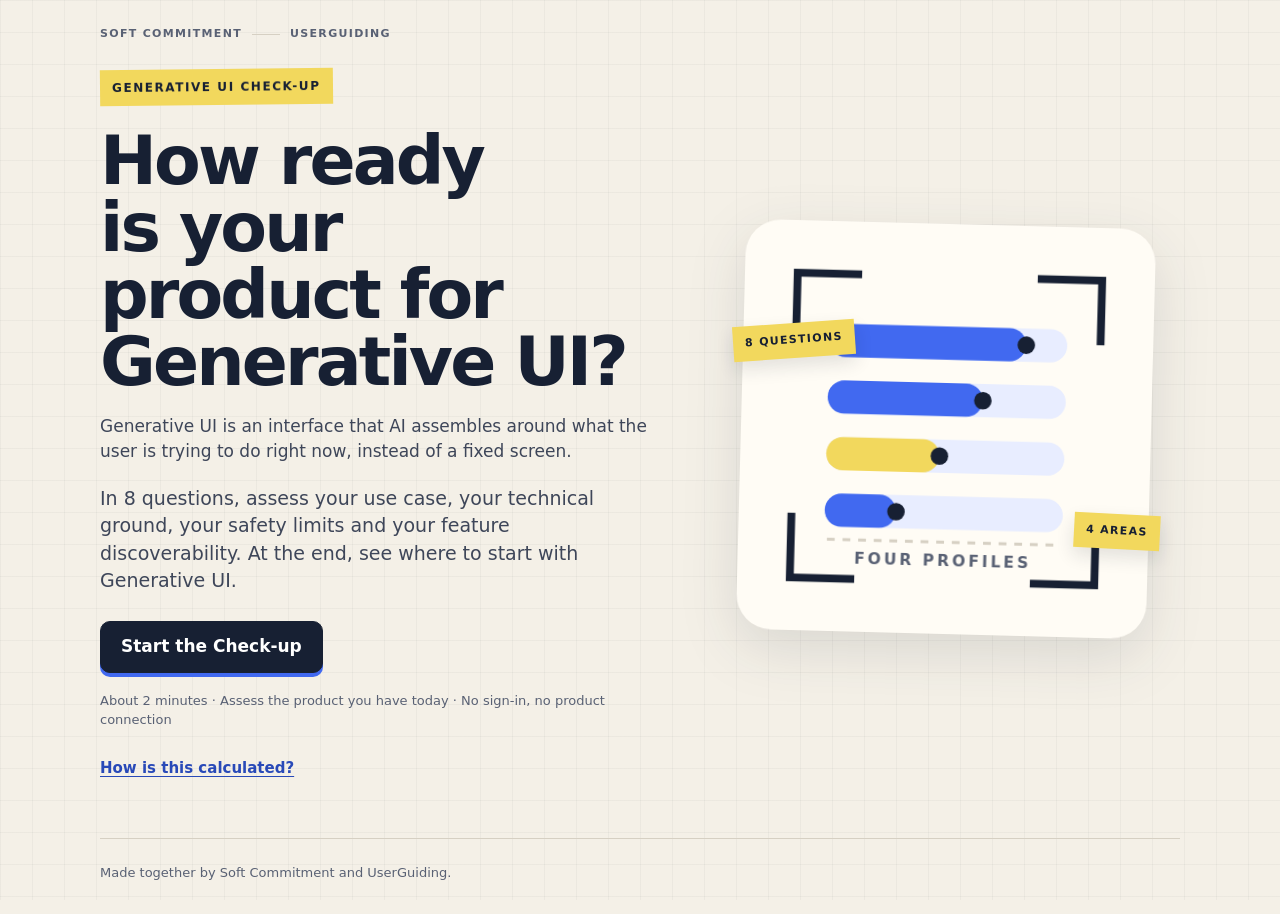
==== commit 274fa125: "Red-team corrections to the English and Portuguese copy Two adversarial reviewers read both builds a" ====
--- a/en/index.html
+++ b/en/index.html
@@ -117,11 +117,11 @@
           assertion locates `#screen-landing .lede` un-narrowed and a second one breaks it.
         -->
         <p class="definition" id="landing-definition">Generative UI is an interface that AI assembles around what the user is trying to do right now, instead of a fixed screen.</p>
-        <p class="lede">In 8 questions, assess your use case, your technical ground, your safety limits and how discoverable your features are. At the end, see where to start with Generative UI.</p>
+        <p class="lede">In 8 questions, assess your use case, your technical ground, your safety limits and your feature discoverability. At the end, see where to start with Generative UI.</p>
         <p class="actions">
           <button class="button button--primary" type="button" data-action="start">Start the Check-up</button>
         </p>
-        <p class="meta">About 2 minutes · Assess the product that runs today · No sign-in, no product connection</p>
+        <p class="meta">About 2 minutes · Assess the product you have today · No sign-in, no product connection</p>
         <p class="actions actions--quiet">
           <button class="link" type="button" data-action="methodology" data-source="landing">How is this calculated?</button>
         </p>
@@ -164,7 +164,7 @@
       <p class="lede">Leave out what sits on the roadmap and anything you would describe as “we could build it if we wanted to”. If you are torn between two options, pick the lower one you can prove.</p>
 
       <p class="actions">
-        <button class="button button--primary" type="button" data-action="begin" disabled>Start the Check-up</button>
+        <button class="button button--primary" type="button" data-action="begin" disabled>Start the questions</button>
       </p>
     </section>
 
@@ -283,8 +283,8 @@
 <dialog class="methodology" id="methodology" aria-labelledby="methodology-heading">
   <div class="methodology__inner">
     <h2 class="methodology__title" id="methodology-heading" tabindex="-1">How is this result calculated?</h2>
-    <p>The eight questions measure four separate areas of Generative UI readiness: use case fit, technical readiness, control and safety, discoverability. Each area is scored on its own from 0 to 6. A strong area does not cover a gap in another one, which is why we do not show a single total score.</p>
-    <p>Your result type comes from evaluating the thresholds across those four areas in a set order. Your strongest answer then sets the ground you have today. Your two lowest answers, or on an exact tie the two highest-risk areas, set the controls to secure first during the pilot.</p>
+    <p>The eight questions measure four separate areas of Generative UI readiness: use case fit, technical readiness, control and safety, discoverability. Each area is scored on its own from 0 to 6. A strong area does not make up for a gap in another one, which is why we do not show a single total score.</p>
+    <p>Your result type comes from checking each area against its thresholds, in a fixed order. Your strongest answer then defines the foundation you have today. Your two lowest answers, or on an exact tie the two highest-risk areas, set the controls to lock in first during the pilot.</p>
     <p>Soft Commitment and UserGuiding wrote the questions for this project. The result is not an industry benchmark and not an automated product review. It is a self-assessment, built so your team can talk about Generative UI readiness under the same headings.</p>
     <p>The result is calculated from the eight answers you pick and nothing else. No product connection, no code analysis, no customer data.</p>
     <p class="actions">
